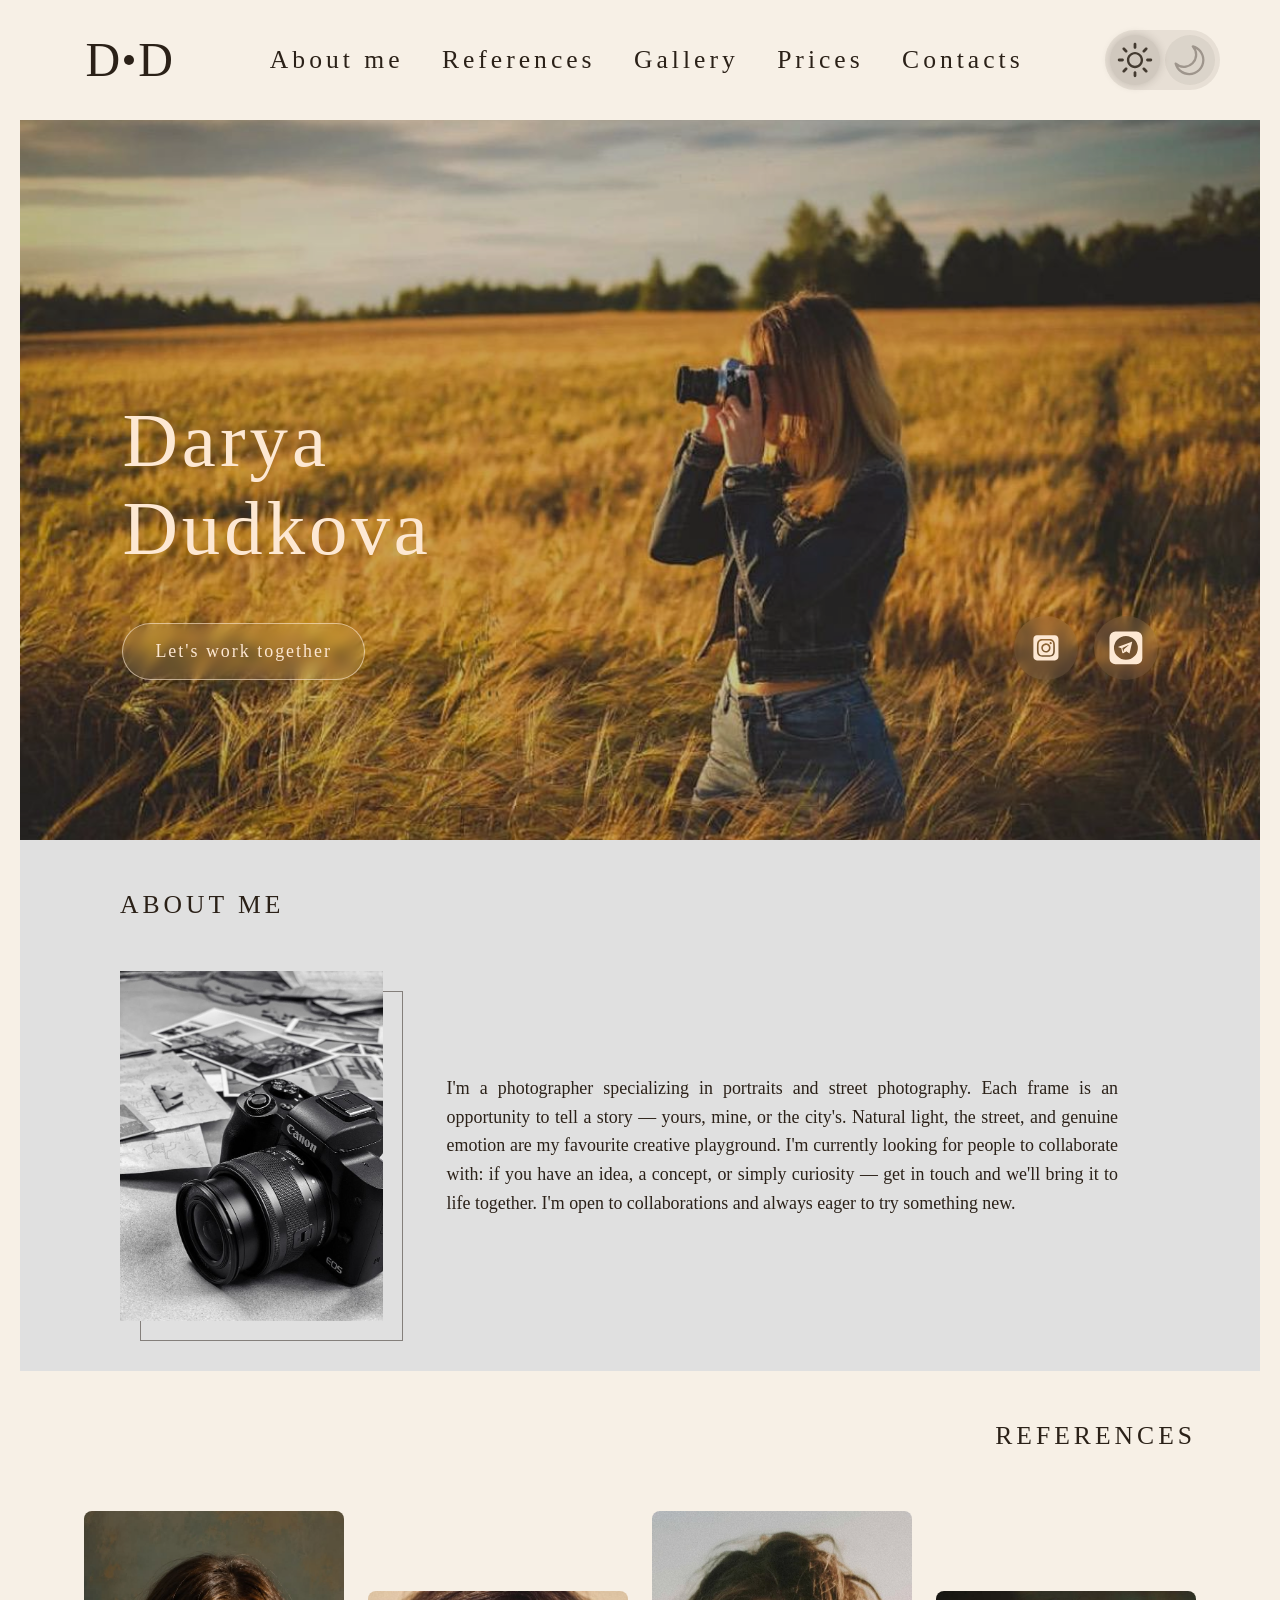
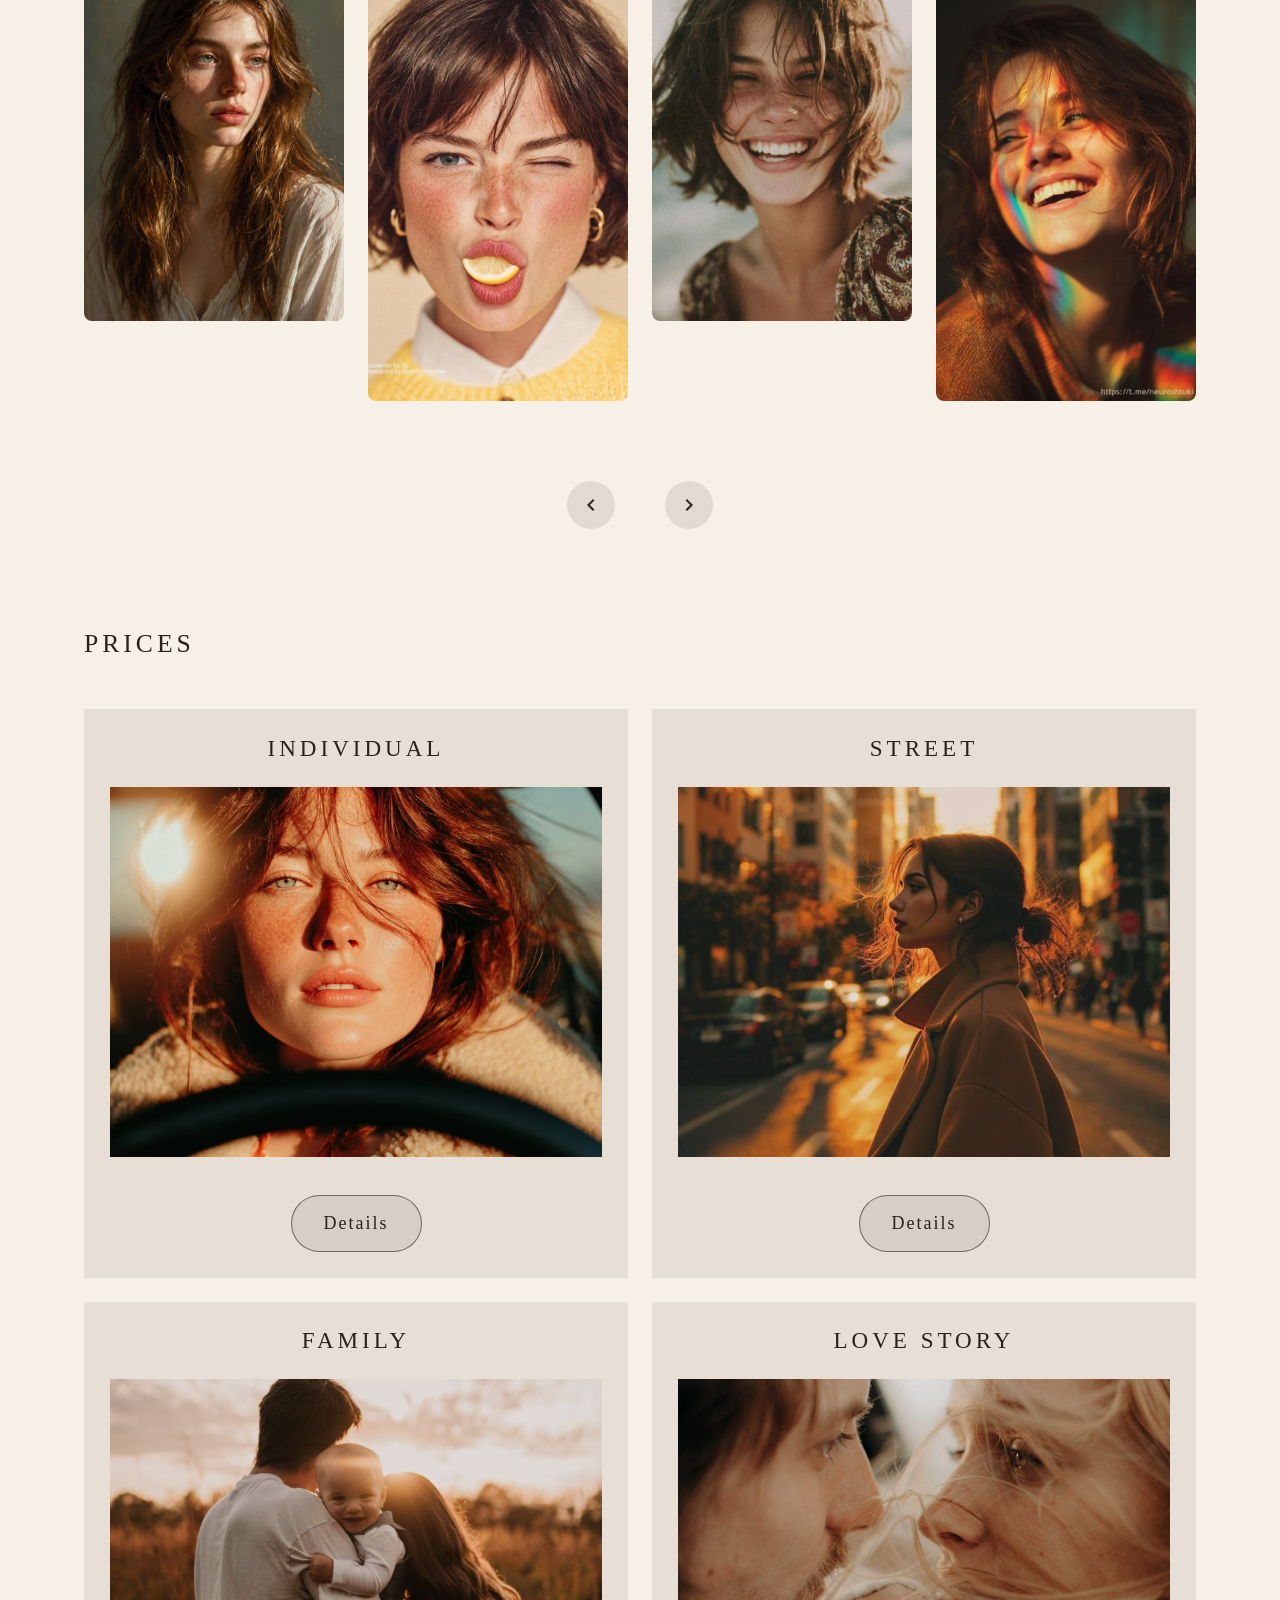
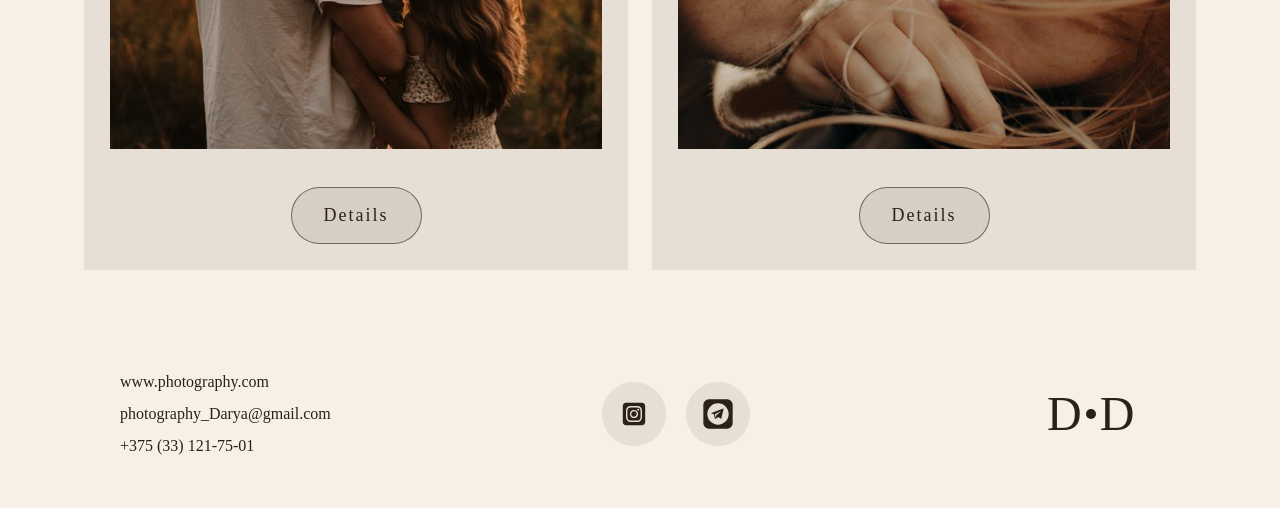
==== index.html @ 1b777d61 "feat: fix paths for GitHub Pages" ====
<!DOCTYPE html>
<html lang="en">
<head>
    <meta charset="UTF-8">
    <meta name="viewport" content="width=device-width, initial-scale=1.0">
    <link rel="icon" href="img/camera-with-flash.svg" type="image/svg+xml" sizes="32x32">
    <link rel="stylesheet" href="src/styles/index.css">
    <title>Photographer | Darya Dudkova</title>
</head>
<body>
    <header class="header">
        <div class="logo">
            <a href="#home">
                <span class="logo-letter">D</span>
                <span class="logo-dotted"></span>
                <span class="logo-letter">D</span>
            </a>
        </div>
        <nav>
            <ul class="menu">
                <li><a href="#about-me">About me</a></li>
                <li><a href="#references">References</a></li>
                <li><a href="gallery.html" aria-current="page">Gallery</a></li>
                <li><a href="#prices">Prices</a></li>
                <li><a href="#contacts">Contacts</a></li>
            </ul>
        </nav>
        <button class="theme-toggle" aria-label="Switch theme">
            <div class="theme-toggle__icon-fone">
                <svg class="theme-toggle__icon theme-toggle__icon--sun" xmlns="http://www.w3.org/2000/svg" width="1em" height="1em" viewBox="0 0 56 56">
                    <path fill="currentColor" d="M30.04 4.61c0-1.102-.938-2.04-2.04-2.04s-2.039.938-2.039 2.04v4.92c0 1.102.938 2.04 2.04 2.04c1.1 0 2.038-.938 2.038-2.04Zm9.538 8.929c-.773.797-.773 2.11 0 2.883c.797.797 2.086.82 2.906 0l3.493-3.492a2.065 2.065 0 0 0 0-2.907c-.774-.773-2.086-.773-2.883 0Zm-26.062 2.883c.773.797 2.086.797 2.882 0c.774-.75.774-2.11.024-2.883l-3.492-3.516c-.75-.75-2.086-.773-2.883 0c-.774.774-.774 2.11-.024 2.883ZM28 16.047c-6.539 0-11.953 5.414-11.953 11.953S21.46 39.977 28 39.977c6.516 0 11.93-5.438 11.93-11.977S34.516 16.047 28 16.047m0 3.586c4.57 0 8.367 3.797 8.367 8.367S32.57 36.39 28 36.39c-4.594 0-8.39-3.82-8.39-8.39s3.796-8.367 8.39-8.367m23.32 10.406c1.102 0 2.04-.937 2.04-2.039s-.938-2.04-2.04-2.04h-4.898c-1.102 0-2.04.938-2.04 2.04s.938 2.039 2.04 2.039ZM4.68 25.961c-1.102 0-2.04.937-2.04 2.039s.938 2.039 2.04 2.039h4.898c1.102 0 2.04-.937 2.04-2.039s-.938-2.04-2.04-2.04ZM42.46 39.6a2.08 2.08 0 0 0-2.883 0c-.773.774-.773 2.087 0 2.883L43.094 46c.797.773 2.11.75 2.883-.023c.797-.774.797-2.086 0-2.883Zm-32.437 3.47c-.797.773-.797 2.109-.024 2.882c.774.774 2.11.797 2.906.024l3.492-3.493c.774-.773.774-2.086.024-2.882c-.774-.774-2.11-.774-2.906 0Zm20.015 3.398c0-1.102-.937-2.04-2.039-2.04s-2.039.938-2.039 2.04v4.922c0 1.101.938 2.039 2.04 2.039c1.1 0 2.038-.938 2.038-2.04Z"/>
                </svg>
            </div>
            <div class="theme-toggle__icon-fone">
                <svg class="theme-toggle__icon theme-toggle__icon--moon" xmlns="http://www.w3.org/2000/svg" width="1em" height="1em" viewBox="0 0 25 25">
                    <path fill="currentColor" fill-rule="evenodd" d="M13.744 3.17a.75.75 0 0 0 .094.895A7.252 7.252 0 0 1 3.589 14.314a.75.75 0 0 0-1.236.74c1.13 4.286 5.03 7.446 9.67 7.446c5.523 0 10-4.477 10-10c0-4.64-3.16-8.541-7.445-9.67a.75.75 0 0 0-.834.34m2.678 2.055A8.5 8.5 0 1 1 4.749 16.9A8.752 8.752 0 0 0 16.423 5.225" clip-rule="evenodd"/>
                </svg>
            </div>
        </button>
        <button class="burger" aria-label="Open menu" aria-expanded="false" aria-controls="menu">
            <span class="burger__line"></span>
            <span class="burger__line"></span>
            <span class="burger__label">menu</span>
        </button>
    </header>
    <main>
        <section id="home" class="home">
            <img src="img/photo-photographer.jpg" alt="Darya Dudkova — photographer">
            <div class="home-overlay"></div>
            <div class="home-bottom">
                <div class="home-content">
                    <h1 class="home-title">Darya Dudkova</h1>
                    <button class="home-cta" type="button">Let's work together</button>
                </div>
                <div class="home-socials">
                <a class="home-social-link" href="#" aria-label="Instagram">
                    <svg class="home-social-icon" xmlns="http://www.w3.org/2000/svg" width="1em" height="1em" viewBox="0 0 640 640">
                        <path d="M0 0h640v640H0z" fill="none" />
                        <path fill="currentColor" d="M290.4 275.7c-16.4 10.3-25.9 28.8-24.9 48.1c1.1 19.4 12.7 36.6 30.1 45.1c17.5 8.4 38.2 6.6 54-4.6c16.4-10.3 25.9-28.8 24.9-48.1c-1.1-19.4-12.7-36.6-30.1-45.1c-17.5-8.4-38.2-6.6-54 4.6m142.3-68.4c-5.2-5.2-11.5-9.3-18.4-12c-18.1-7.1-57.6-6.8-83.1-6.5c-4.1 0-7.9.1-11.2.1s-7.2 0-11.4-.1c-25.5-.3-64.8-.7-82.9 6.5c-6.9 2.7-13.1 6.8-18.4 12s-9.3 11.5-12 18.4c-7.1 18.1-6.7 57.7-6.5 83.2c0 4.1.1 7.9.1 11.1s0 7-.1 11.1c-.2 25.5-.6 65.1 6.5 83.2c2.7 6.9 6.8 13.1 12 18.4s11.5 9.3 18.4 12c18.1 7.1 57.6 6.8 83.1 6.5c4.1 0 7.9-.1 11.2-.1s7.2 0 11.4.1c25.5.3 64.8.7 82.9-6.5c6.9-2.7 13.1-6.8 18.4-12s9.3-11.5 12-18.4c7.2-18 6.8-57.4 6.5-83c0-4.2-.1-8.1-.1-11.4s0-7.1.1-11.4c.3-25.5.7-64.9-6.5-83c-2.7-6.9-6.8-13.1-12-18.4zm-67.1 44.5c18.1 12.1 30.6 30.9 34.9 52.2s-.2 43.5-12.3 61.6c-6 9-13.7 16.6-22.6 22.6s-19 10.1-29.6 12.2c-21.3 4.2-43.5-.2-61.6-12.3s-30.6-30.9-34.9-52.2s.2-43.5 12.2-61.6s30.9-30.6 52.2-34.9s43.5.2 61.6 12.2h.1zm29.2-1.3c-3.1-2.1-5.6-5.1-7.1-8.6s-1.8-7.3-1.1-11.1s2.6-7.1 5.2-9.8s6.1-4.5 9.8-5.2s7.6-.4 11.1 1.1s6.5 3.9 8.6 7s3.2 6.8 3.2 10.6c0 2.5-.5 5-1.4 7.3s-2.4 4.4-4.1 6.2s-3.9 3.2-6.2 4.2s-4.8 1.5-7.3 1.5c-3.8 0-7.5-1.1-10.6-3.2zM544 160c0-35.3-28.7-64-64-64H160c-35.3 0-64 28.7-64 64v320c0 35.3 28.7 64 64 64h320c35.3 0 64-28.7 64-64zm-91 293c-18.7 18.7-41.4 24.6-67 25.9c-26.4 1.5-105.6 1.5-132 0c-25.6-1.3-48.3-7.2-67-25.9s-24.6-41.4-25.8-67c-1.5-26.4-1.5-105.6 0-132c1.3-25.6 7.1-48.3 25.8-67s41.5-24.6 67-25.8c26.4-1.5 105.6-1.5 132 0c25.6 1.3 48.3 7.1 67 25.8s24.6 41.4 25.8 67c1.5 26.3 1.5 105.4 0 131.9c-1.3 25.6-7.1 48.3-25.8 67z" />
                    </svg>
                </a>
                <a class="home-social-link" href="#" aria-label="Telegram">
                    <svg class="home-social-icon" xmlns="http://www.w3.org/2000/svg" width="1em" height="1em" viewBox="0 0 24 24">
                        <path d="M0 0h24v24H0z" fill="none" />
                        <path fill="currentColor" fill-rule="evenodd" d="M5 1a4 4 0 0 0-4 4v14a4 4 0 0 0 4 4h14a4 4 0 0 0 4-4V5a4 4 0 0 0-4-4zm15 11a8 8 0 1 1-16 0a8 8 0 0 1 16 0m-12.986-.77a.19.19 0 0 0-.118.17c0 .074.049.144.118.17l1.929.704l.584 2.872v.004a.56.56 0 0 0 .147.286a.52.52 0 0 0 .525.12a2 2 0 0 0 .159-.076a7 7 0 0 0 .256-.151c.196-.12.444-.28.685-.436a86 86 0 0 0 .87-.573l.073-.048l1.905 1.378a.19.19 0 0 0 .17.023c.056-.02.1-.07.114-.128l1.787-7.519a.19.19 0 0 0-.056-.179a.19.19 0 0 0-.185-.033zm3.169 3.493l-.53-2.6l4.009-2.07a.11.11 0 0 1 .138.035a.11.11 0 0 1-.016.142l-3.012 2.702z" clip-rule="evenodd" />
                    </svg>
                </a>
                </div>
            </div>
        </section>
        <section id="about-me" class="about-me">
            <h2 class="subtitle">About me</h2>
            <div class="about-me-content">
                <div class="about-me-camera">
                    <img  src="img/camera.jpg" alt="Film camera on a wooden table">
                    <div class="img-border"></div>
                </div>
                <p class="about-content-text">
                    I'm a photographer specializing in portraits and street photography.
                    Each frame is an opportunity to tell a story — yours, mine, or the city's.
                    Natural light, the street, and genuine emotion are my favourite creative playground.
                    I'm currently looking for people to collaborate with: if you have an idea, a concept,
                    or simply curiosity — get in touch and we'll bring it to life together.
                    I'm open to collaborations and always eager to try something new.
                </p>
            </div>
        </section>
        <section id="references" class="references">
            <h2 class="subtitle">References</h2>
            <div class="references-slider">
                <ul class="references-track">
                    <li class="references-item"><img src="img/photo-01.jpg" alt="example01"></li>
                    <li class="references-item"><img src="img/photo-02.jpg" alt="example02"></li>
                    <li class="references-item"><img src="img/photo-03.jpg" alt="example03"></li>
                    <li class="references-item"><img src="img/photo-04.jpg" alt="example04"></li>
                    <li class="references-item"><img src="img/photo-05.jpg" alt="example05"></li>
                    <li class="references-item"><img src="img/photo-06.jpg" alt="example06"></li>
                    <li class="references-item"><img src="img/photo-07.jpg" alt="example07"></li>
                    <li class="references-item"><img src="img/photo-08.jpg" alt="example08"></li>
                    <li class="references-item"><img src="img/photo-09.jpg" alt="example09"></li>
                    <li class="references-item"><img src="img/photo-10.jpg" alt="example10"></li>
                    <li class="references-item"><img src="img/photo-11.jpg" alt="example11"></li>
                    <li class="references-item"><img src="img/photo-12.jpg" alt="example12"></li>
                    <li class="references-item"><img src="img/photo-13.jpg" alt="example13"></li>
                    <li class="references-item"><img src="img/photo-14.jpg" alt="example14"></li>
                    <li class="references-item"><img src="img/photo-15.jpg" alt="example15"></li>
                    <li class="references-item"><img src="img/photo-16.jpg" alt="example16"></li>
                </ul>
                <div class="references-nav">
                    <button class="references-btn references-btn--prev" aria-label="Previous slide">
                        <svg xmlns="http://www.w3.org/2000/svg" width="1em" height="1em" viewBox="0 0 24 24">
                            <path fill="currentColor" d="M15.41 7.41L14 6l-6 6 6 6 1.41-1.41L10.83 12z"/>
                        </svg>
                    </button>
                    <button class="references-btn references-btn--next" aria-label="Next slide">
                        <svg xmlns="http://www.w3.org/2000/svg" width="1em" height="1em" viewBox="0 0 24 24">
                            <path fill="currentColor" d="M8.59 16.59L10 18l6-6-6-6-1.41 1.41L13.17 12z"/>
                        </svg>
                    </button>
                </div>
            </div>
        </section>
        <section id="prices" class="prices">
            <h2 class="subtitle">Prices</h2>
            <div class="prices-grid">
                <div class="prices-grid-content">
                    <h3 class="prices-grid-subtitle">Individual</h3>
                    <img src="img/individual.jpg" alt="Individual photography" height="500">
                    <button type="button" class="prices-grid-btn">Details</button>
                </div>
                <div class="prices-grid-content">
                    <h3 class="prices-grid-subtitle">Street</h3>
                    <img src="img/street.jpg" alt="Street photography" height="500">
                    <button type="button" class="prices-grid-btn">Details</button>
                </div>
                <div class="prices-grid-content">
                    <h3 class="prices-grid-subtitle">Family</h3>
                    <img src="img/family.jpg" alt="Family photography" height="500">
                    <button type="button" class="prices-grid-btn">Details</button>
                </div>
                <div class="prices-grid-content">
                    <h3 class="prices-grid-subtitle">Love story</h3>
                    <img src="img/love-story.jpg" alt="Love story photography" height="500">
                    <button type="button" class="prices-grid-btn">Details</button>
                </div>
            </div>
        </section>
    </main>
    <footer id="contacts" class="footer">
        <address class="contacts-info">
            <a href="#" target="_blank" rel="noopener noreferrer">www.photography.com</a>
            <a href="mailto:photography_Darya@gmail.com">photography_Darya@gmail.com</a>
            <a href="tel:+375331217501">+375 (33) 121-75-01</a>
        </address>
        <div class="contacts-socials">
            <a class="contacts-social-link" href="#" aria-label="Instagram">
                <svg class="contacts-social-icon" xmlns="http://www.w3.org/2000/svg" width="1em" height="1em" viewBox="0 0 640 640">
                    <path d="M0 0h640v640H0z" fill="none" />
                    <path fill="currentColor" d="M290.4 275.7c-16.4 10.3-25.9 28.8-24.9 48.1c1.1 19.4 12.7 36.6 30.1 45.1c17.5 8.4 38.2 6.6 54-4.6c16.4-10.3 25.9-28.8 24.9-48.1c-1.1-19.4-12.7-36.6-30.1-45.1c-17.5-8.4-38.2-6.6-54 4.6m142.3-68.4c-5.2-5.2-11.5-9.3-18.4-12c-18.1-7.1-57.6-6.8-83.1-6.5c-4.1 0-7.9.1-11.2.1s-7.2 0-11.4-.1c-25.5-.3-64.8-.7-82.9 6.5c-6.9 2.7-13.1 6.8-18.4 12s-9.3 11.5-12 18.4c-7.1 18.1-6.7 57.7-6.5 83.2c0 4.1.1 7.9.1 11.1s0 7-.1 11.1c-.2 25.5-.6 65.1 6.5 83.2c2.7 6.9 6.8 13.1 12 18.4s11.5 9.3 18.4 12c18.1 7.1 57.6 6.8 83.1 6.5c4.1 0 7.9-.1 11.2-.1s7.2 0 11.4.1c25.5.3 64.8.7 82.9-6.5c6.9-2.7 13.1-6.8 18.4-12s9.3-11.5 12-18.4c7.2-18 6.8-57.4 6.5-83c0-4.2-.1-8.1-.1-11.4s0-7.1.1-11.4c.3-25.5.7-64.9-6.5-83c-2.7-6.9-6.8-13.1-12-18.4zm-67.1 44.5c18.1 12.1 30.6 30.9 34.9 52.2s-.2 43.5-12.3 61.6c-6 9-13.7 16.6-22.6 22.6s-19 10.1-29.6 12.2c-21.3 4.2-43.5-.2-61.6-12.3s-30.6-30.9-34.9-52.2s.2-43.5 12.2-61.6s30.9-30.6 52.2-34.9s43.5.2 61.6 12.2h.1zm29.2-1.3c-3.1-2.1-5.6-5.1-7.1-8.6s-1.8-7.3-1.1-11.1s2.6-7.1 5.2-9.8s6.1-4.5 9.8-5.2s7.6-.4 11.1 1.1s6.5 3.9 8.6 7s3.2 6.8 3.2 10.6c0 2.5-.5 5-1.4 7.3s-2.4 4.4-4.1 6.2s-3.9 3.2-6.2 4.2s-4.8 1.5-7.3 1.5c-3.8 0-7.5-1.1-10.6-3.2zM544 160c0-35.3-28.7-64-64-64H160c-35.3 0-64 28.7-64 64v320c0 35.3 28.7 64 64 64h320c35.3 0 64-28.7 64-64zm-91 293c-18.7 18.7-41.4 24.6-67 25.9c-26.4 1.5-105.6 1.5-132 0c-25.6-1.3-48.3-7.2-67-25.9s-24.6-41.4-25.8-67c-1.5-26.4-1.5-105.6 0-132c1.3-25.6 7.1-48.3 25.8-67s41.5-24.6 67-25.8c26.4-1.5 105.6-1.5 132 0c25.6 1.3 48.3 7.1 67 25.8s24.6 41.4 25.8 67c1.5 26.3 1.5 105.4 0 131.9c-1.3 25.6-7.1 48.3-25.8 67z" />
                </svg>
            </a>
            <a class="contacts-social-link" href="#" aria-label="Telegram">
                <svg class="contacts-social-icon" xmlns="http://www.w3.org/2000/svg" width="1em" height="1em" viewBox="0 0 24 24">
                    <path d="M0 0h24v24H0z" fill="none" />
                    <path fill="currentColor" fill-rule="evenodd" d="M5 1a4 4 0 0 0-4 4v14a4 4 0 0 0 4 4h14a4 4 0 0 0 4-4V5a4 4 0 0 0-4-4zm15 11a8 8 0 1 1-16 0a8 8 0 0 1 16 0m-12.986-.77a.19.19 0 0 0-.118.17c0 .074.049.144.118.17l1.929.704l.584 2.872v.004a.56.56 0 0 0 .147.286a.52.52 0 0 0 .525.12a2 2 0 0 0 .159-.076a7 7 0 0 0 .256-.151c.196-.12.444-.28.685-.436a86 86 0 0 0 .87-.573l.073-.048l1.905 1.378a.19.19 0 0 0 .17.023c.056-.02.1-.07.114-.128l1.787-7.519a.19.19 0 0 0-.056-.179a.19.19 0 0 0-.185-.033zm3.169 3.493l-.53-2.6l4.009-2.07a.11.11 0 0 1 .138.035a.11.11 0 0 1-.016.142l-3.012 2.702z" clip-rule="evenodd" />
                </svg>
            </a>
        </div>
        <div class="logo">
            <a href="#home">
                <span class="logo-letter">D</span>
                <span class="logo-dotted"></span>
                <span class="logo-letter">D</span>
            </a>
        </div>
    </footer>
    <script type="module">
        import { initTheme } from './src/styles/js/theme.js';
        initTheme();
    </script>
</body>
</html>
---- src/styles/index.css ----
@import "theme.css";
@import "header.css";
@import "section-home.css";
@import "about-me.css";
@import "references.css";
@import "prices.css";
@import "footer.css";
@import "gallery-category.css";
@import "gallery-btn-more.css";
@import "gallery-grid.css";

*,
*::before,
*::after {
    box-sizing: border-box;
}

* {
    margin: 0;
    padding: 0;
}

html {
    scroll-behavior: smooth;
}

body {
    line-height: 1.5;
    -webkit-font-smoothing: antialiased;
    max-width: 1240px;
    margin: 0 auto;
    background-color: rgb(var(--bg));
    min-height: 100vh;
    display: flex;
    flex-direction: column;
}

main {
    flex: 1;
}

img,
picture,
video,
canvas,
svg {
    display: block;
    max-width: 100%;
}

input,
button,
textarea,
select {
    font: inherit;
    color: inherit;
}

button {
    background: none;
    border: none;
    cursor: pointer;
}

a {
    text-decoration: none;
    color: inherit;
}

ul,
ol {
    list-style: none;
}

h1, h2, h3, h4, h5, h6 {
    font-weight: inherit;
    font-size: inherit;
}
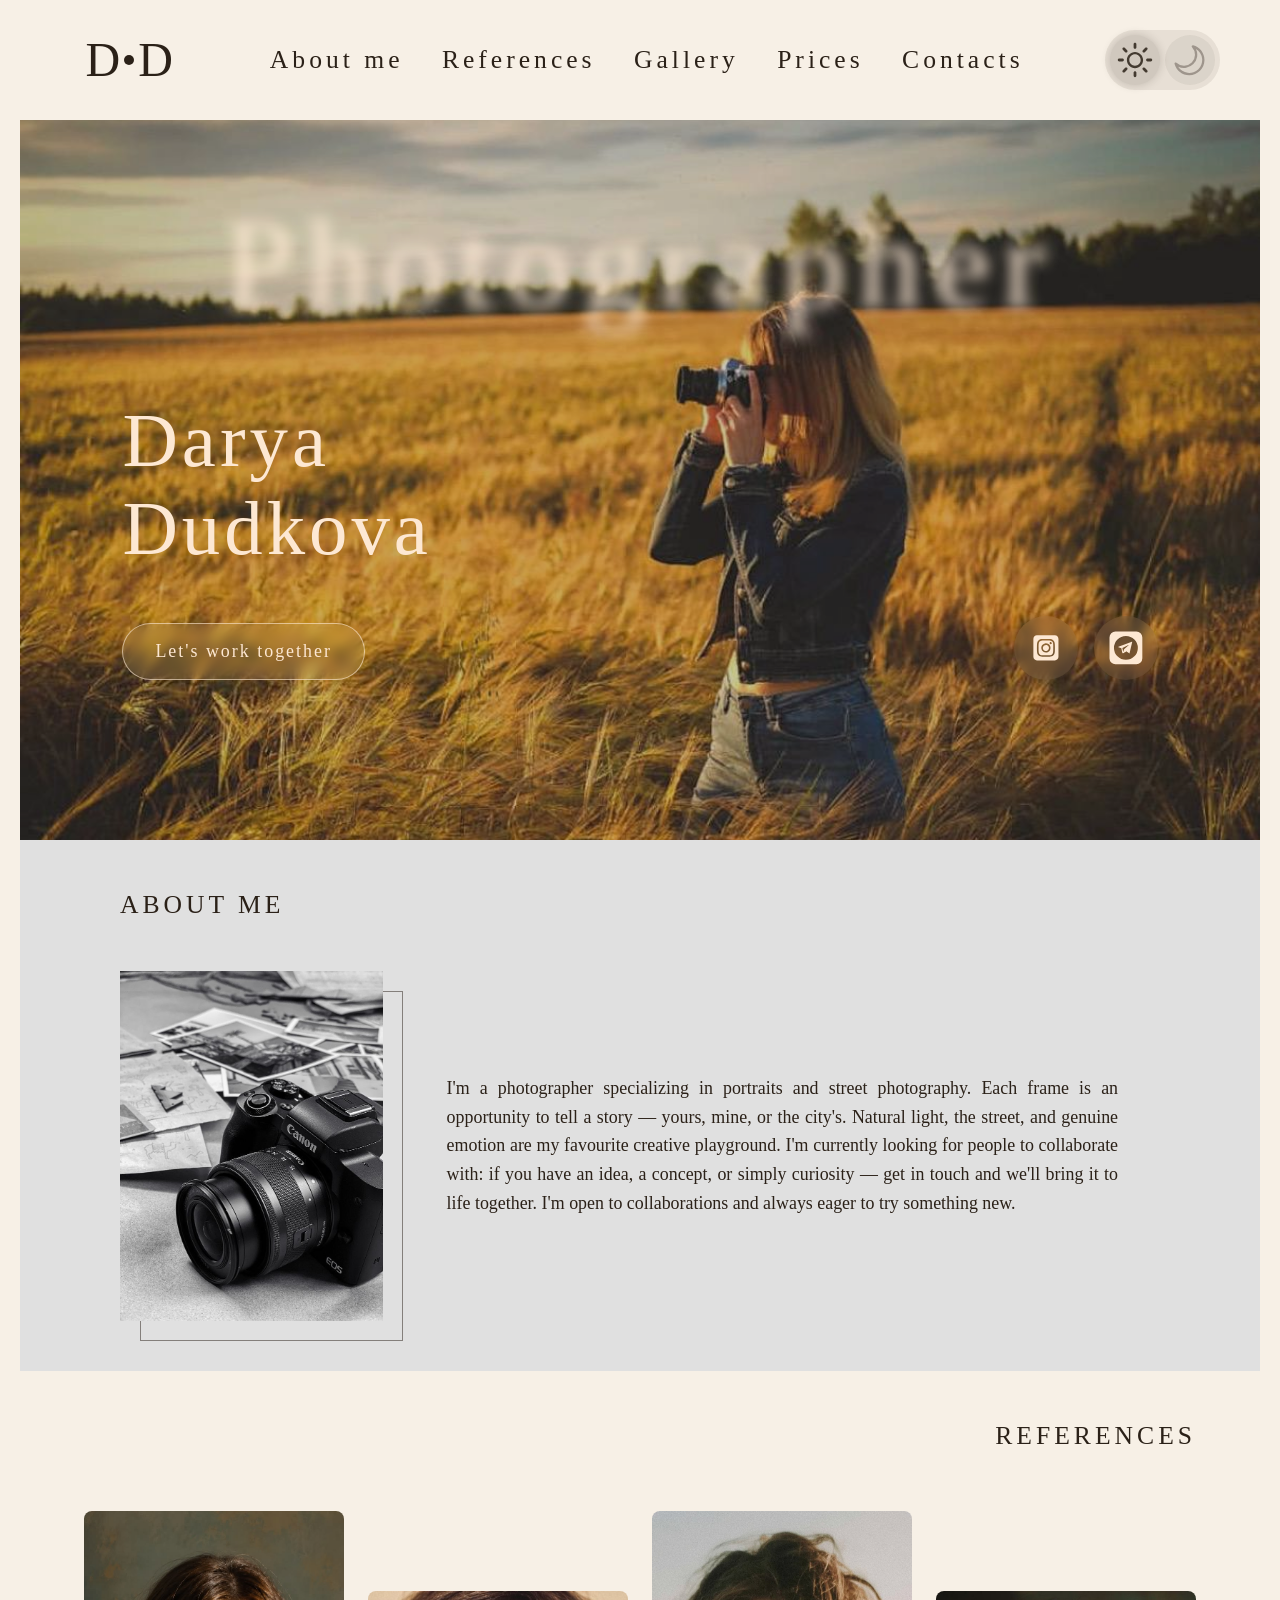
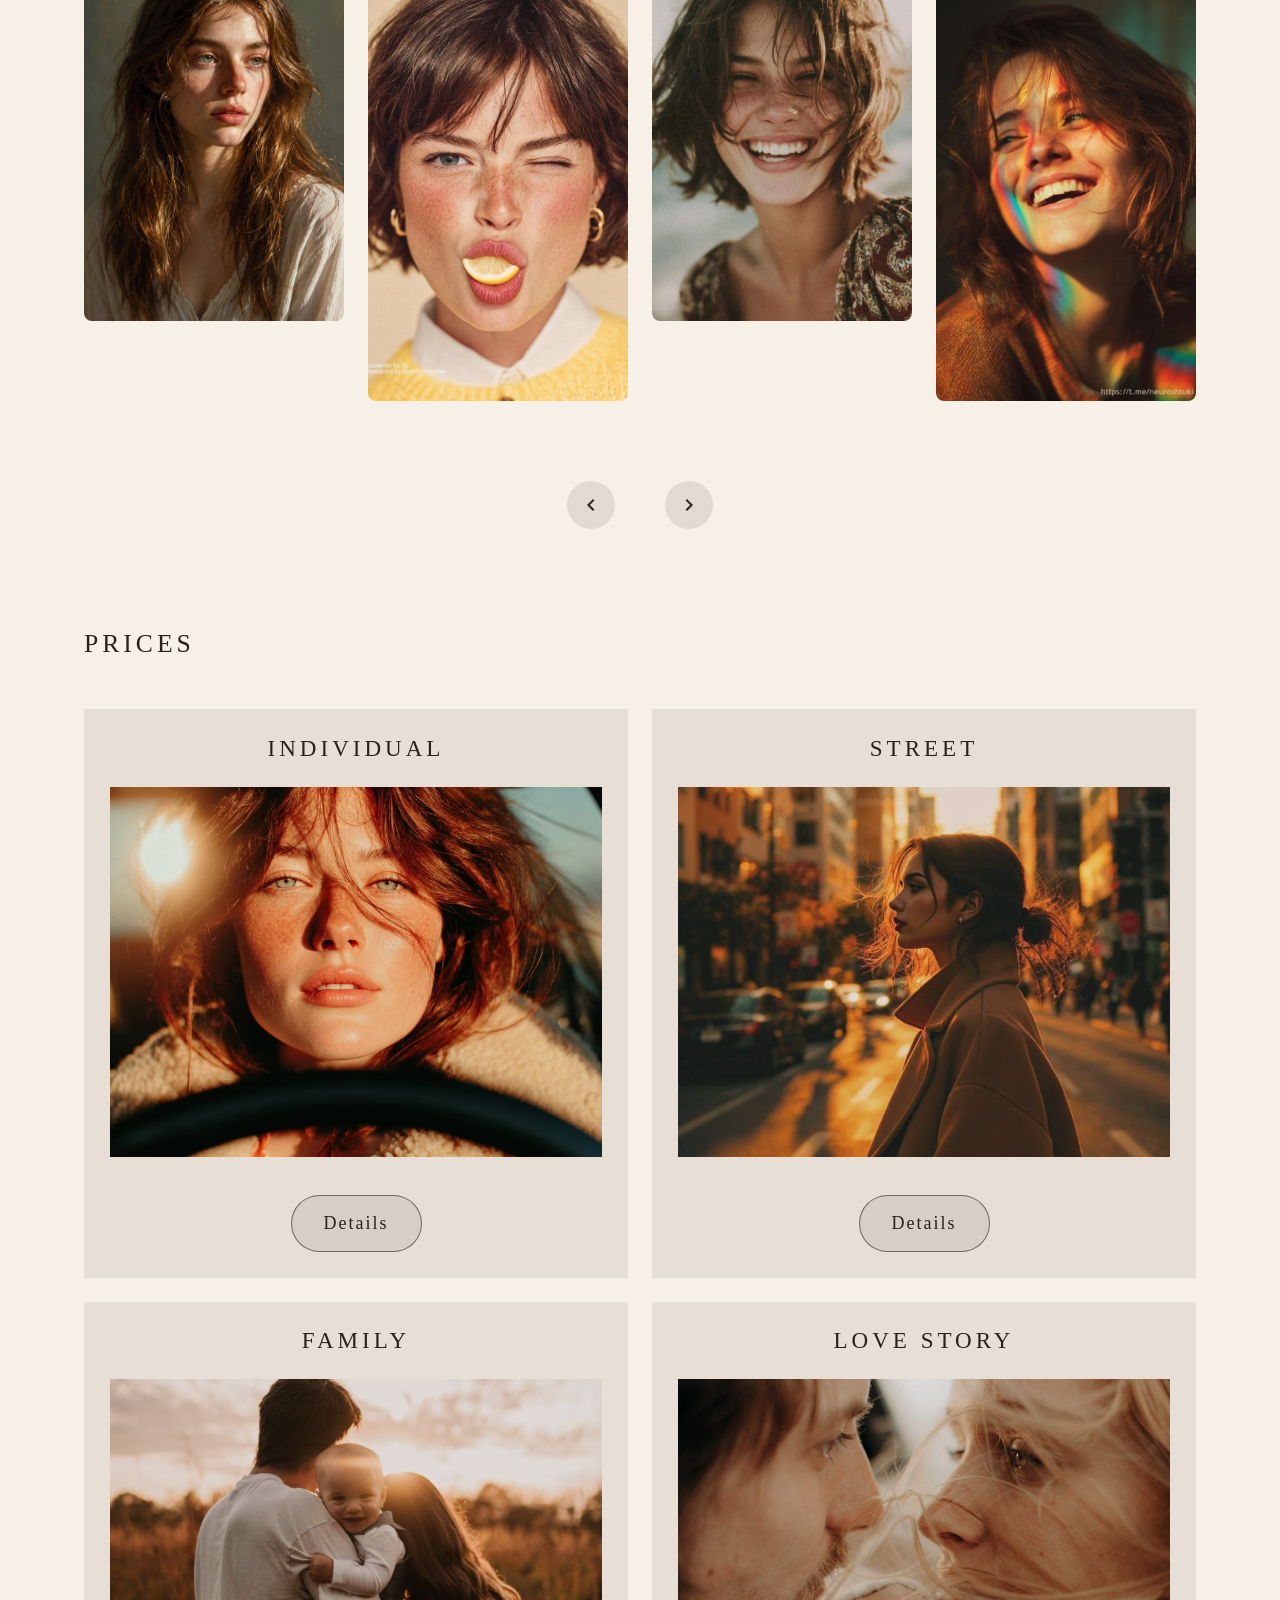
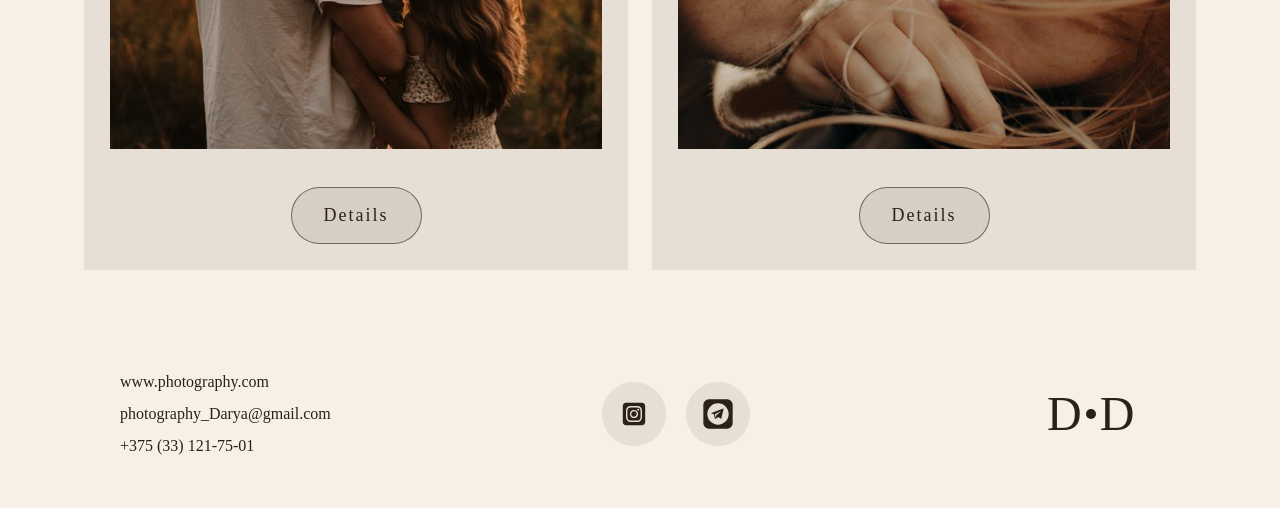
==== commit 1c2c1ea3: "feat: update gallery, add photo, add title at home" ====
--- a/index.html
+++ b/index.html
@@ -47,9 +47,11 @@
         <section id="home" class="home">
             <img src="img/photo-photographer.jpg" alt="Darya Dudkova — photographer">
             <div class="home-overlay"></div>
+            <h1>Photographer</h1>
             <div class="home-bottom">
+                
                 <div class="home-content">
-                    <h1 class="home-title">Darya Dudkova</h1>
+                    <h2 class="home-title">Darya Dudkova</h2>
                     <button class="home-cta" type="button">Let's work together</button>
                 </div>
                 <div class="home-socials">
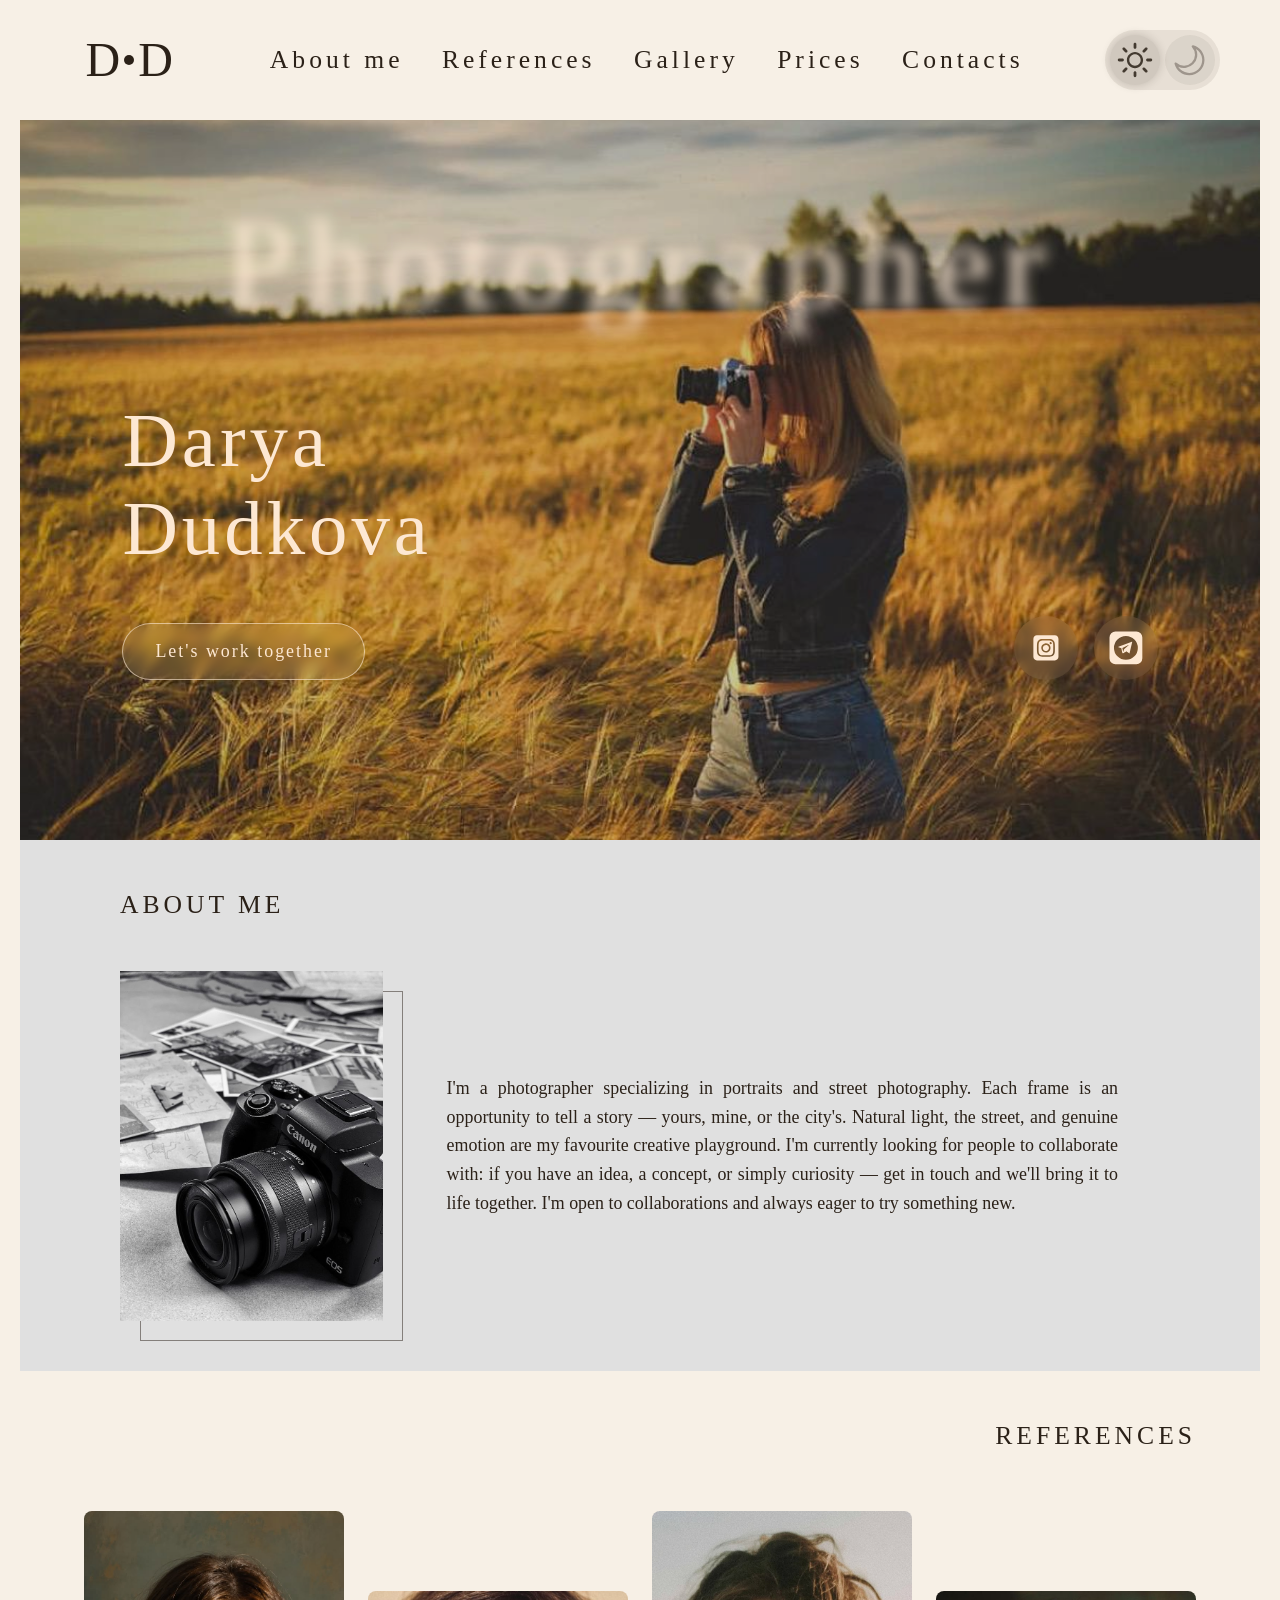
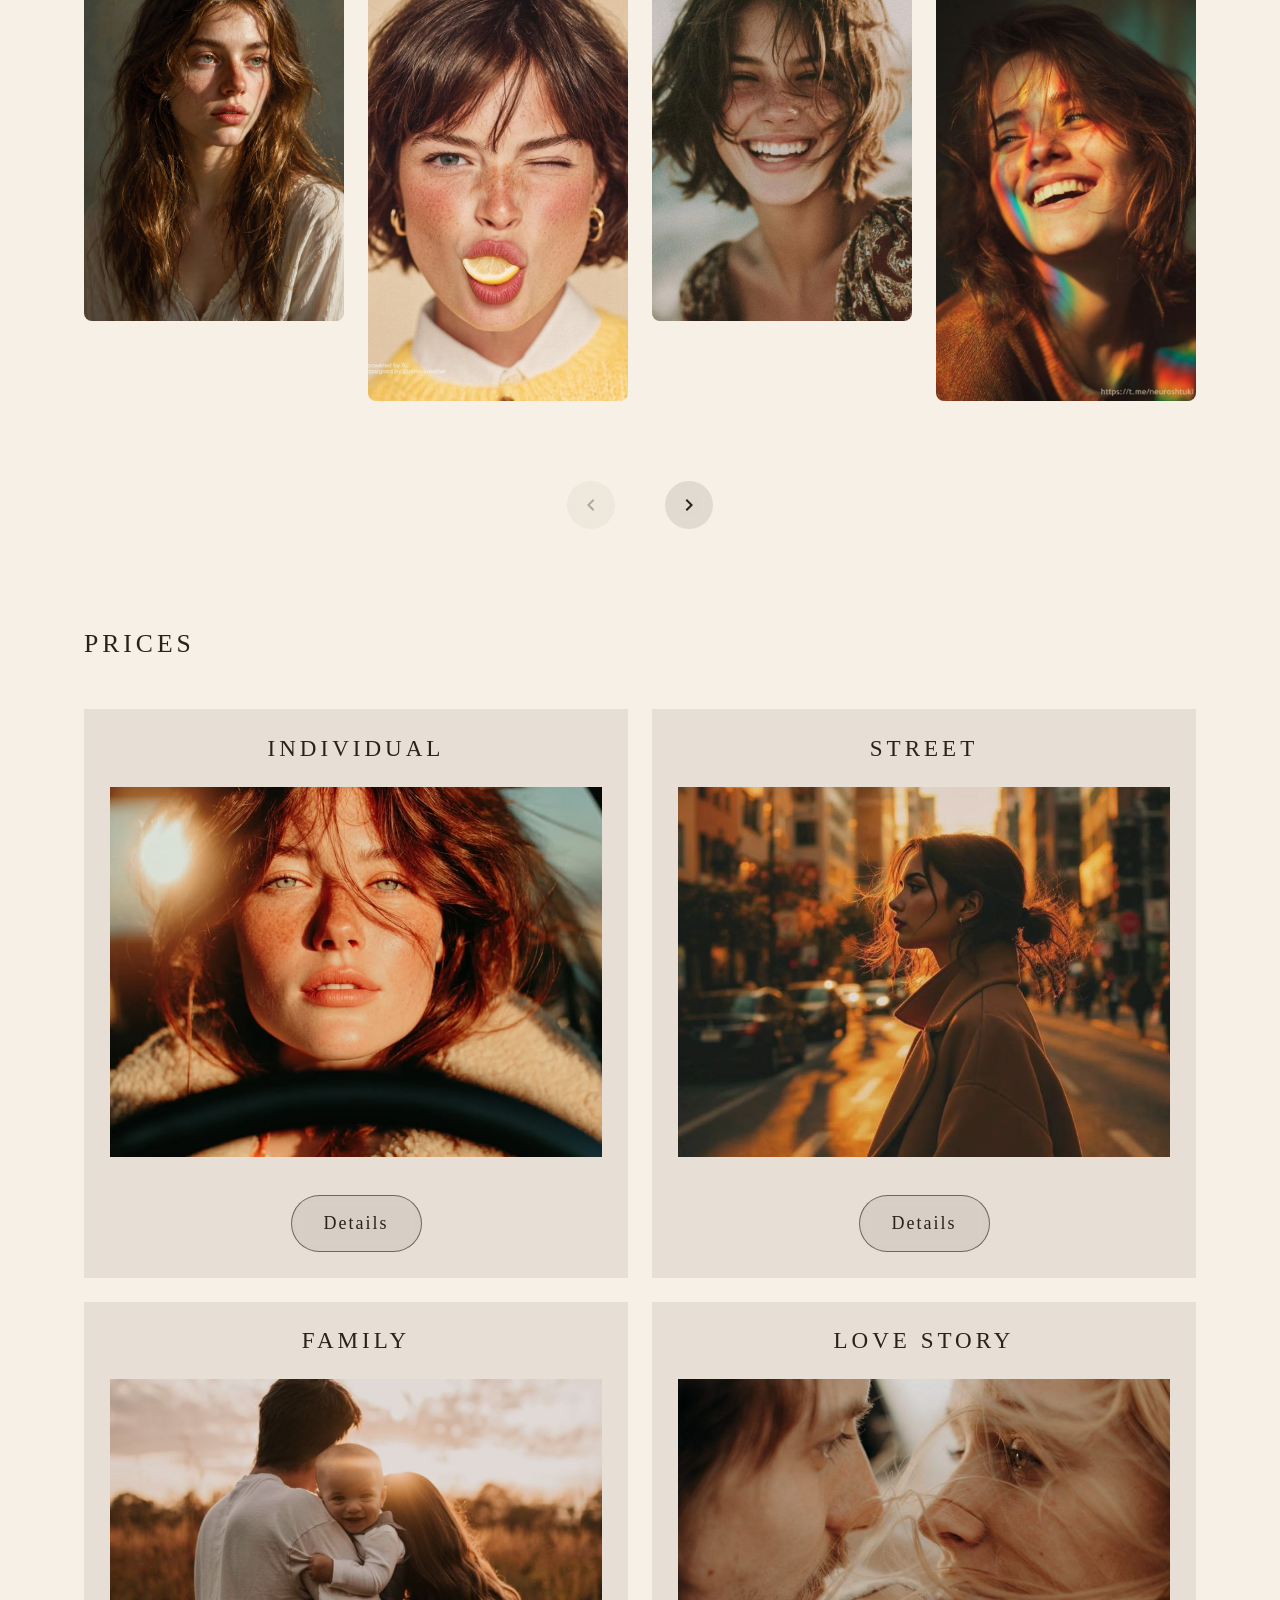
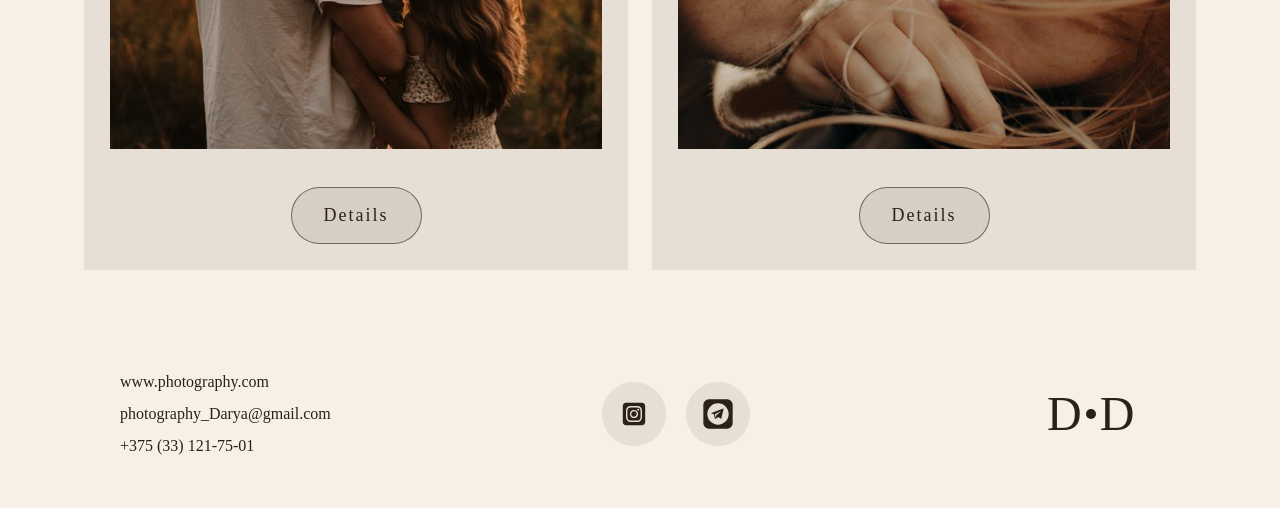
==== commit b740de3a: "feat: add functionality modal window for prices" ====
--- a/index.html
+++ b/index.html
@@ -17,7 +17,7 @@
             </a>
         </div>
         <nav>
-            <ul class="menu">
+            <ul class="menu" id="menu">
                 <li><a href="#about-me">About me</a></li>
                 <li><a href="#references">References</a></li>
                 <li><a href="gallery.html" aria-current="page">Gallery</a></li>
@@ -26,16 +26,16 @@
             </ul>
         </nav>
         <button class="theme-toggle" aria-label="Switch theme">
-            <div class="theme-toggle__icon-fone">
+            <span class="theme-toggle__icon-fone">
                 <svg class="theme-toggle__icon theme-toggle__icon--sun" xmlns="http://www.w3.org/2000/svg" width="1em" height="1em" viewBox="0 0 56 56">
                     <path fill="currentColor" d="M30.04 4.61c0-1.102-.938-2.04-2.04-2.04s-2.039.938-2.039 2.04v4.92c0 1.102.938 2.04 2.04 2.04c1.1 0 2.038-.938 2.038-2.04Zm9.538 8.929c-.773.797-.773 2.11 0 2.883c.797.797 2.086.82 2.906 0l3.493-3.492a2.065 2.065 0 0 0 0-2.907c-.774-.773-2.086-.773-2.883 0Zm-26.062 2.883c.773.797 2.086.797 2.882 0c.774-.75.774-2.11.024-2.883l-3.492-3.516c-.75-.75-2.086-.773-2.883 0c-.774.774-.774 2.11-.024 2.883ZM28 16.047c-6.539 0-11.953 5.414-11.953 11.953S21.46 39.977 28 39.977c6.516 0 11.93-5.438 11.93-11.977S34.516 16.047 28 16.047m0 3.586c4.57 0 8.367 3.797 8.367 8.367S32.57 36.39 28 36.39c-4.594 0-8.39-3.82-8.39-8.39s3.796-8.367 8.39-8.367m23.32 10.406c1.102 0 2.04-.937 2.04-2.039s-.938-2.04-2.04-2.04h-4.898c-1.102 0-2.04.938-2.04 2.04s.938 2.039 2.04 2.039ZM4.68 25.961c-1.102 0-2.04.937-2.04 2.039s.938 2.039 2.04 2.039h4.898c1.102 0 2.04-.937 2.04-2.039s-.938-2.04-2.04-2.04ZM42.46 39.6a2.08 2.08 0 0 0-2.883 0c-.773.774-.773 2.087 0 2.883L43.094 46c.797.773 2.11.75 2.883-.023c.797-.774.797-2.086 0-2.883Zm-32.437 3.47c-.797.773-.797 2.109-.024 2.882c.774.774 2.11.797 2.906.024l3.492-3.493c.774-.773.774-2.086.024-2.882c-.774-.774-2.11-.774-2.906 0Zm20.015 3.398c0-1.102-.937-2.04-2.039-2.04s-2.039.938-2.039 2.04v4.922c0 1.101.938 2.039 2.04 2.039c1.1 0 2.038-.938 2.038-2.04Z"/>
                 </svg>
-            </div>
-            <div class="theme-toggle__icon-fone">
+            </span>
+            <span class="theme-toggle__icon-fone">
                 <svg class="theme-toggle__icon theme-toggle__icon--moon" xmlns="http://www.w3.org/2000/svg" width="1em" height="1em" viewBox="0 0 25 25">
                     <path fill="currentColor" fill-rule="evenodd" d="M13.744 3.17a.75.75 0 0 0 .094.895A7.252 7.252 0 0 1 3.589 14.314a.75.75 0 0 0-1.236.74c1.13 4.286 5.03 7.446 9.67 7.446c5.523 0 10-4.477 10-10c0-4.64-3.16-8.541-7.445-9.67a.75.75 0 0 0-.834.34m2.678 2.055A8.5 8.5 0 1 1 4.749 16.9A8.752 8.752 0 0 0 16.423 5.225" clip-rule="evenodd"/>
                 </svg>
-            </div>
+            </span>
         </button>
         <button class="burger" aria-label="Open menu" aria-expanded="false" aria-controls="menu">
             <span class="burger__line"></span>
@@ -43,6 +43,7 @@
             <span class="burger__label">menu</span>
         </button>
     </header>
+    <div class="menu-overlay"></div>
     <main>
         <section id="home" class="home">
             <img src="img/photo-photographer.jpg" alt="Darya Dudkova — photographer">
@@ -125,24 +126,24 @@
         <section id="prices" class="prices">
             <h2 class="subtitle">Prices</h2>
             <div class="prices-grid">
-                <div class="prices-grid-content">
+                <div class="prices-grid-content"  data-service="individual">
                     <h3 class="prices-grid-subtitle">Individual</h3>
-                    <img src="img/individual.jpg" alt="Individual photography" height="500">
+                    <img src="img/individual.jpg" alt="Individual photography" class="modal-over" height="500">
+                    <button type="button" class="prices-grid-btn" data-key="express">Details</button>
+                </div>
+                <div class="prices-grid-content" data-service="street">
+                    <h3 class="prices-grid-subtitle">Street</h3>
+                    <img src="img/street.jpg" alt="Street photography" class="modal-over" height="500">
                     <button type="button" class="prices-grid-btn">Details</button>
                 </div>
-                <div class="prices-grid-content">
-                    <h3 class="prices-grid-subtitle">Street</h3>
-                    <img src="img/street.jpg" alt="Street photography" height="500">
+                <div class="prices-grid-content"  data-service="family">
+                    <h3 class="prices-grid-subtitle">Family</h3>
+                    <img src="img/family.jpg" alt="Family photography" class="modal-over" height="500">
                     <button type="button" class="prices-grid-btn">Details</button>
                 </div>
-                <div class="prices-grid-content">
-                    <h3 class="prices-grid-subtitle">Family</h3>
-                    <img src="img/family.jpg" alt="Family photography" height="500">
-                    <button type="button" class="prices-grid-btn">Details</button>
-                </div>
-                <div class="prices-grid-content">
+                <div class="prices-grid-content"  data-service="love-story">
                     <h3 class="prices-grid-subtitle">Love story</h3>
-                    <img src="img/love-story.jpg" alt="Love story photography" height="500">
+                    <img src="img/love-story.jpg" alt="Love story photography" class="modal-over" height="500">
                     <button type="button" class="prices-grid-btn">Details</button>
                 </div>
             </div>
@@ -176,9 +177,25 @@
             </a>
         </div>
     </footer>
-    <script type="module">
-        import { initTheme } from './src/styles/js/theme.js';
-        initTheme();
-    </script>
+    <div class="modal" id="prices-modal" aria-hidden="true">
+    <div class="modal-overlay" data-close></div>
+    <div class="modal-content" role="dialog" aria-modal="true">
+        <button class="modal-close" type="button" aria-label="Close" data-close>
+            &times;
+        </button>
+        <h3 class="modal-title"></h3>
+
+        <div class="modal-body">
+            <div class="modal-left">
+                <img class="modal-image" src="" alt="">
+            </div>
+            <div class="modal-right">
+                <div class="modal-groups"></div>
+                <ul class="modal-list"></ul>
+            </div>
+        </div>
+    </div>
+</div>
+    <script type="module" src="./src/js/app.js"></script>
 </body>
 </html>
--- a/src/styles/index.css
+++ b/src/styles/index.css
@@ -8,6 +8,8 @@
 @import "gallery-category.css";
 @import "gallery-btn-more.css";
 @import "gallery-grid.css";
+@import "burger.css";
+@import "modal-prices.css";
 
 *,
 *::before,
@@ -33,6 +35,7 @@
     min-height: 100vh;
     display: flex;
     flex-direction: column;
+    position: relative;
 }
 
 main {
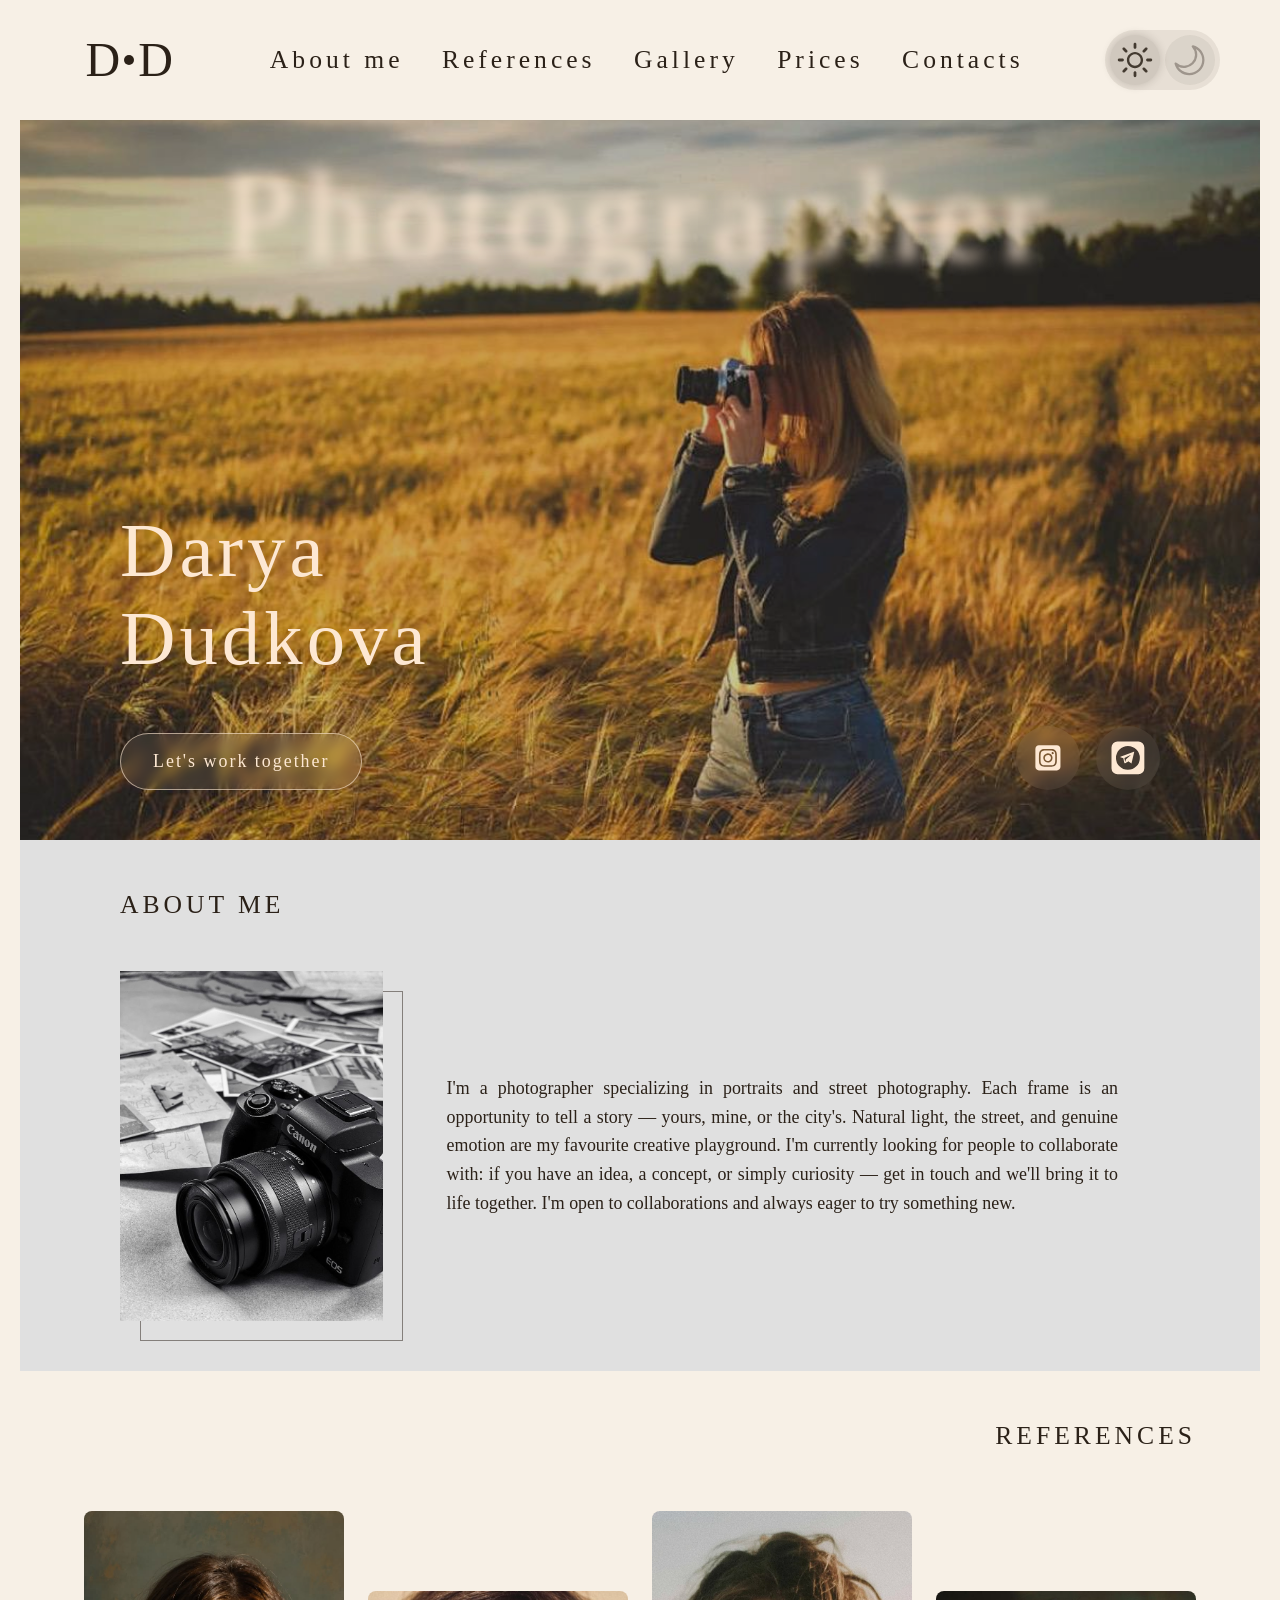
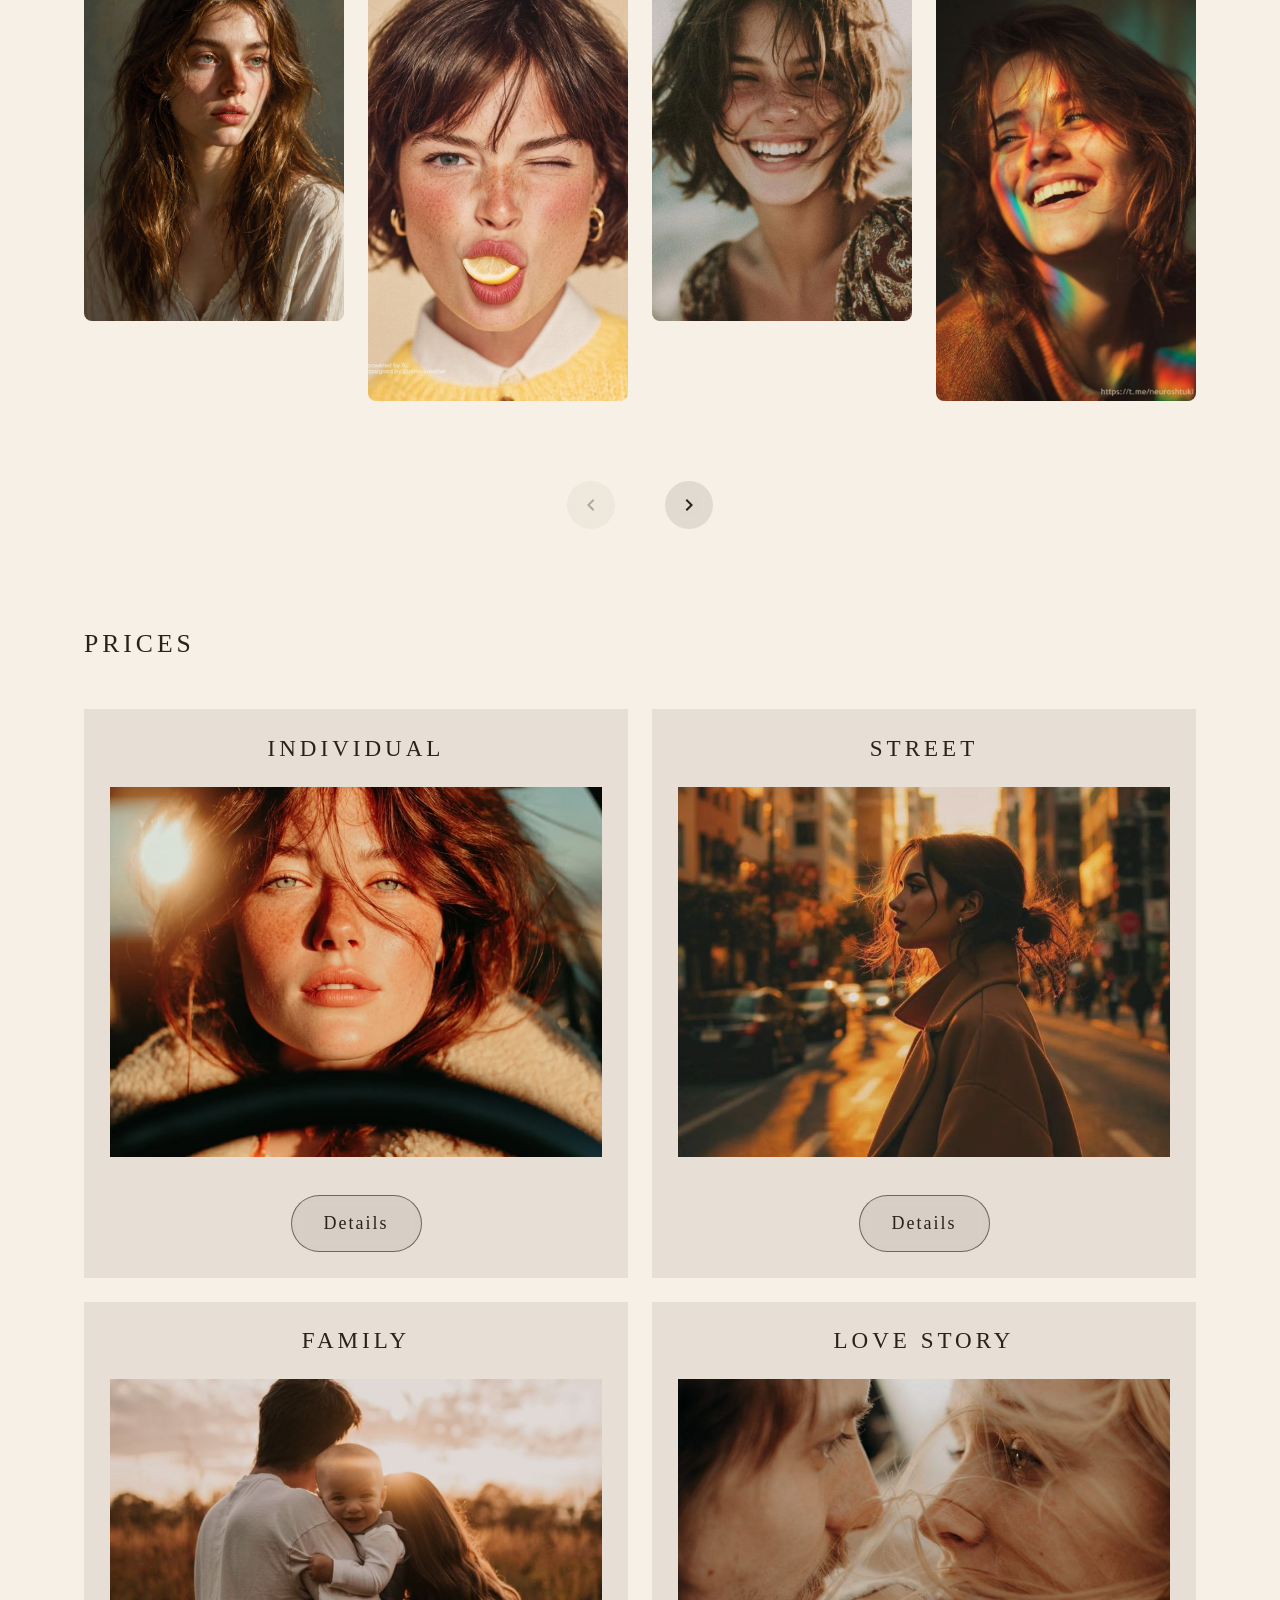
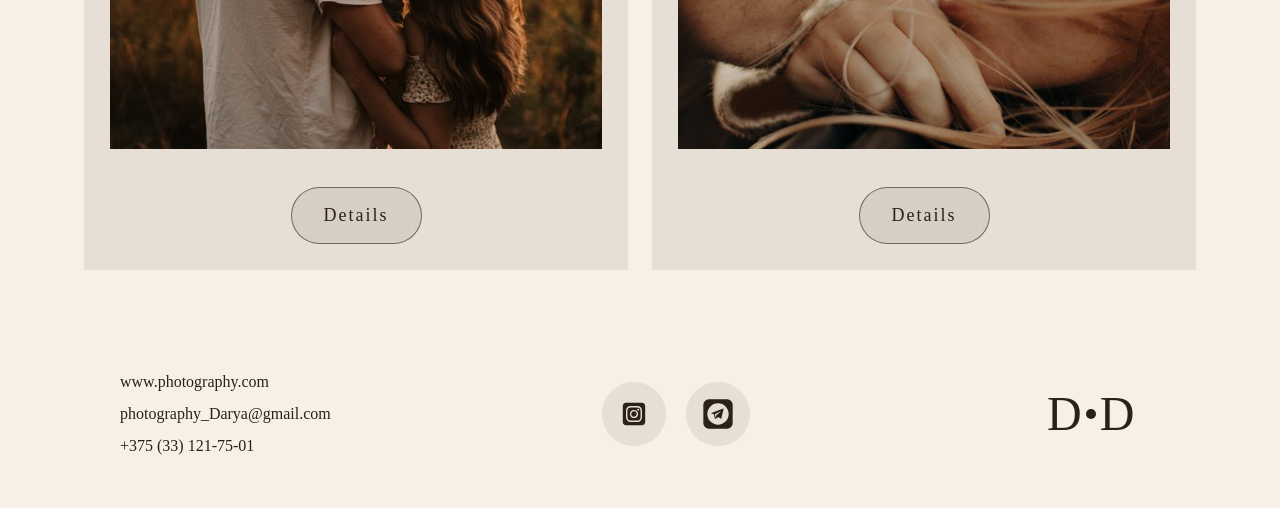
==== commit 2e09e048: "style: center h1 and fix spacing with content" ====
--- a/index.html
+++ b/index.html
@@ -53,7 +53,11 @@
                 
                 <div class="home-content">
                     <h2 class="home-title">Darya Dudkova</h2>
-                    <button class="home-cta" type="button">Let's work together</button>
+                    <button class="home-cta" type="button">
+                        <a href="#contacts">
+                            Let's work together
+                        </a>
+                    </button>
                 </div>
                 <div class="home-socials">
                 <a class="home-social-link" href="#" aria-label="Instagram">
--- a/src/styles/index.css
+++ b/src/styles/index.css
@@ -10,6 +10,8 @@
 @import "gallery-grid.css";
 @import "burger.css";
 @import "modal-prices.css";
+@import "modal-gallery.css";
+@import "lightbox.css";
 
 *,
 *::before,
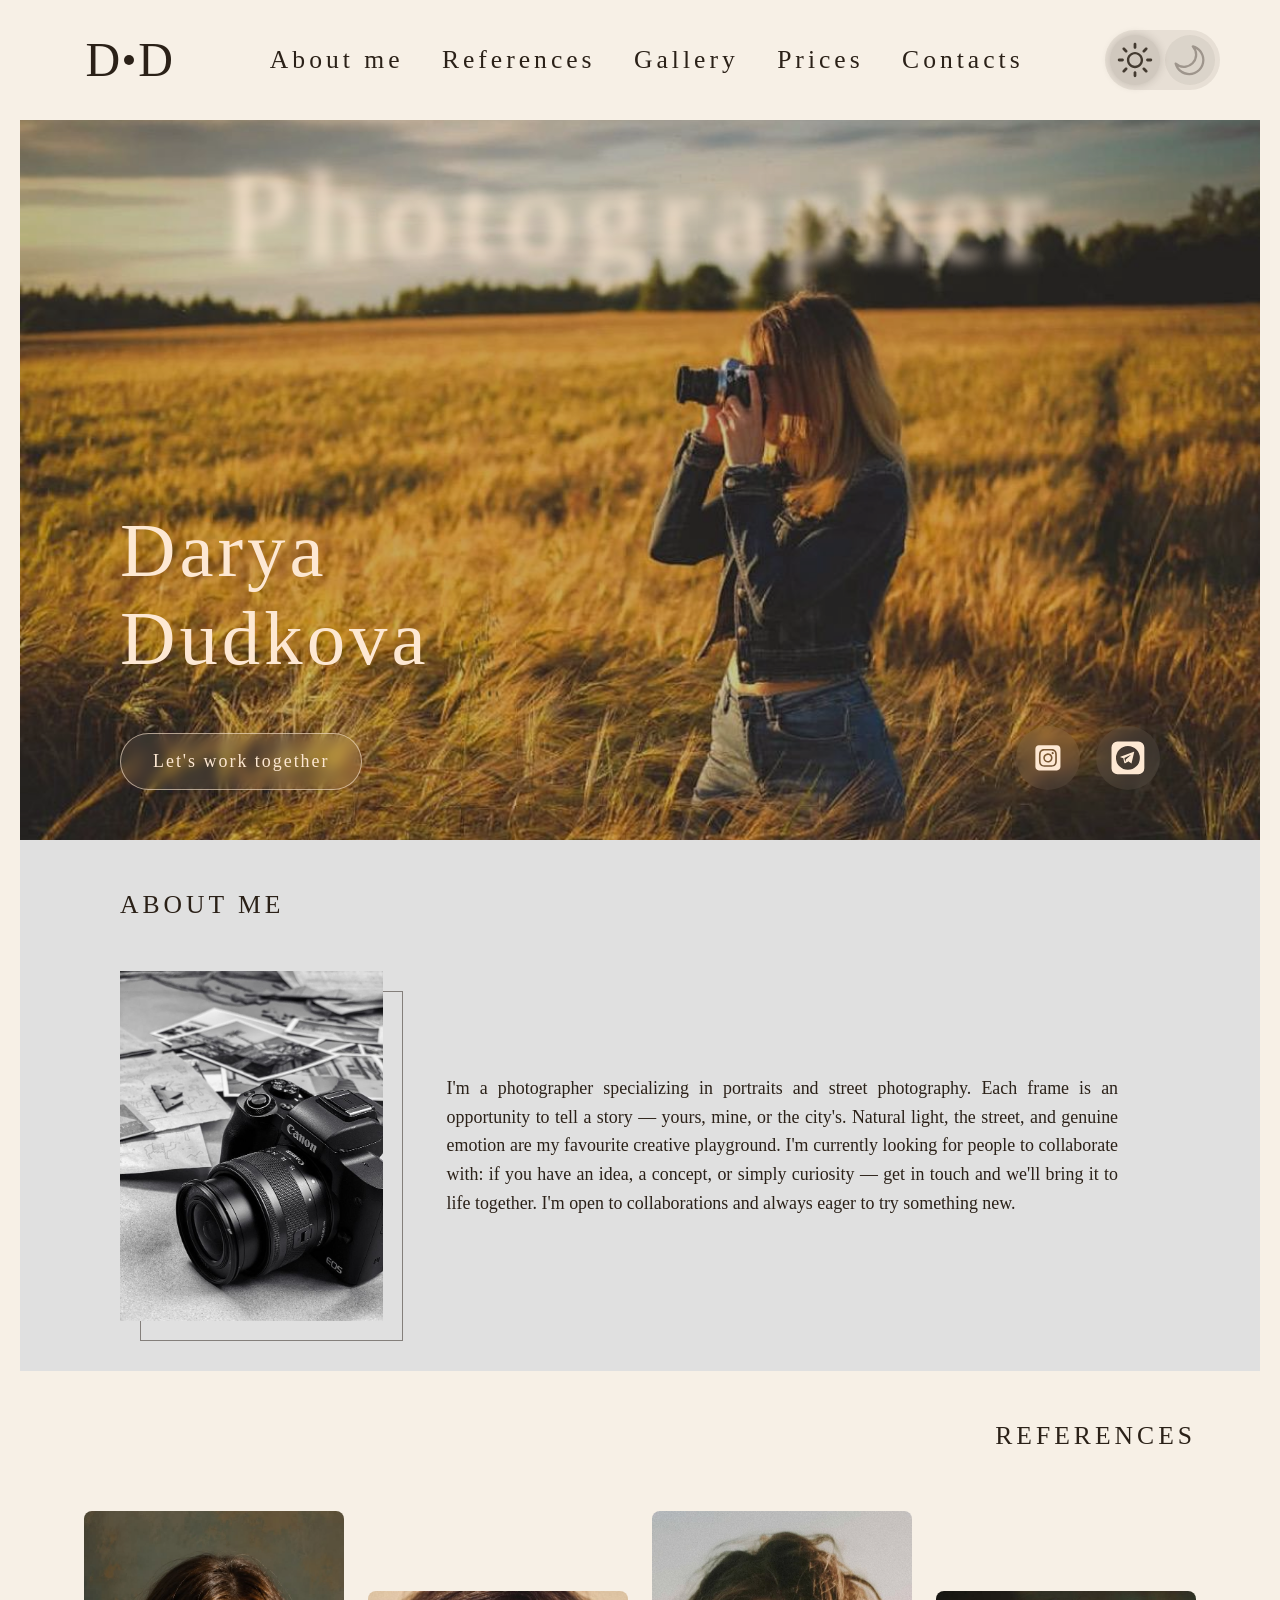
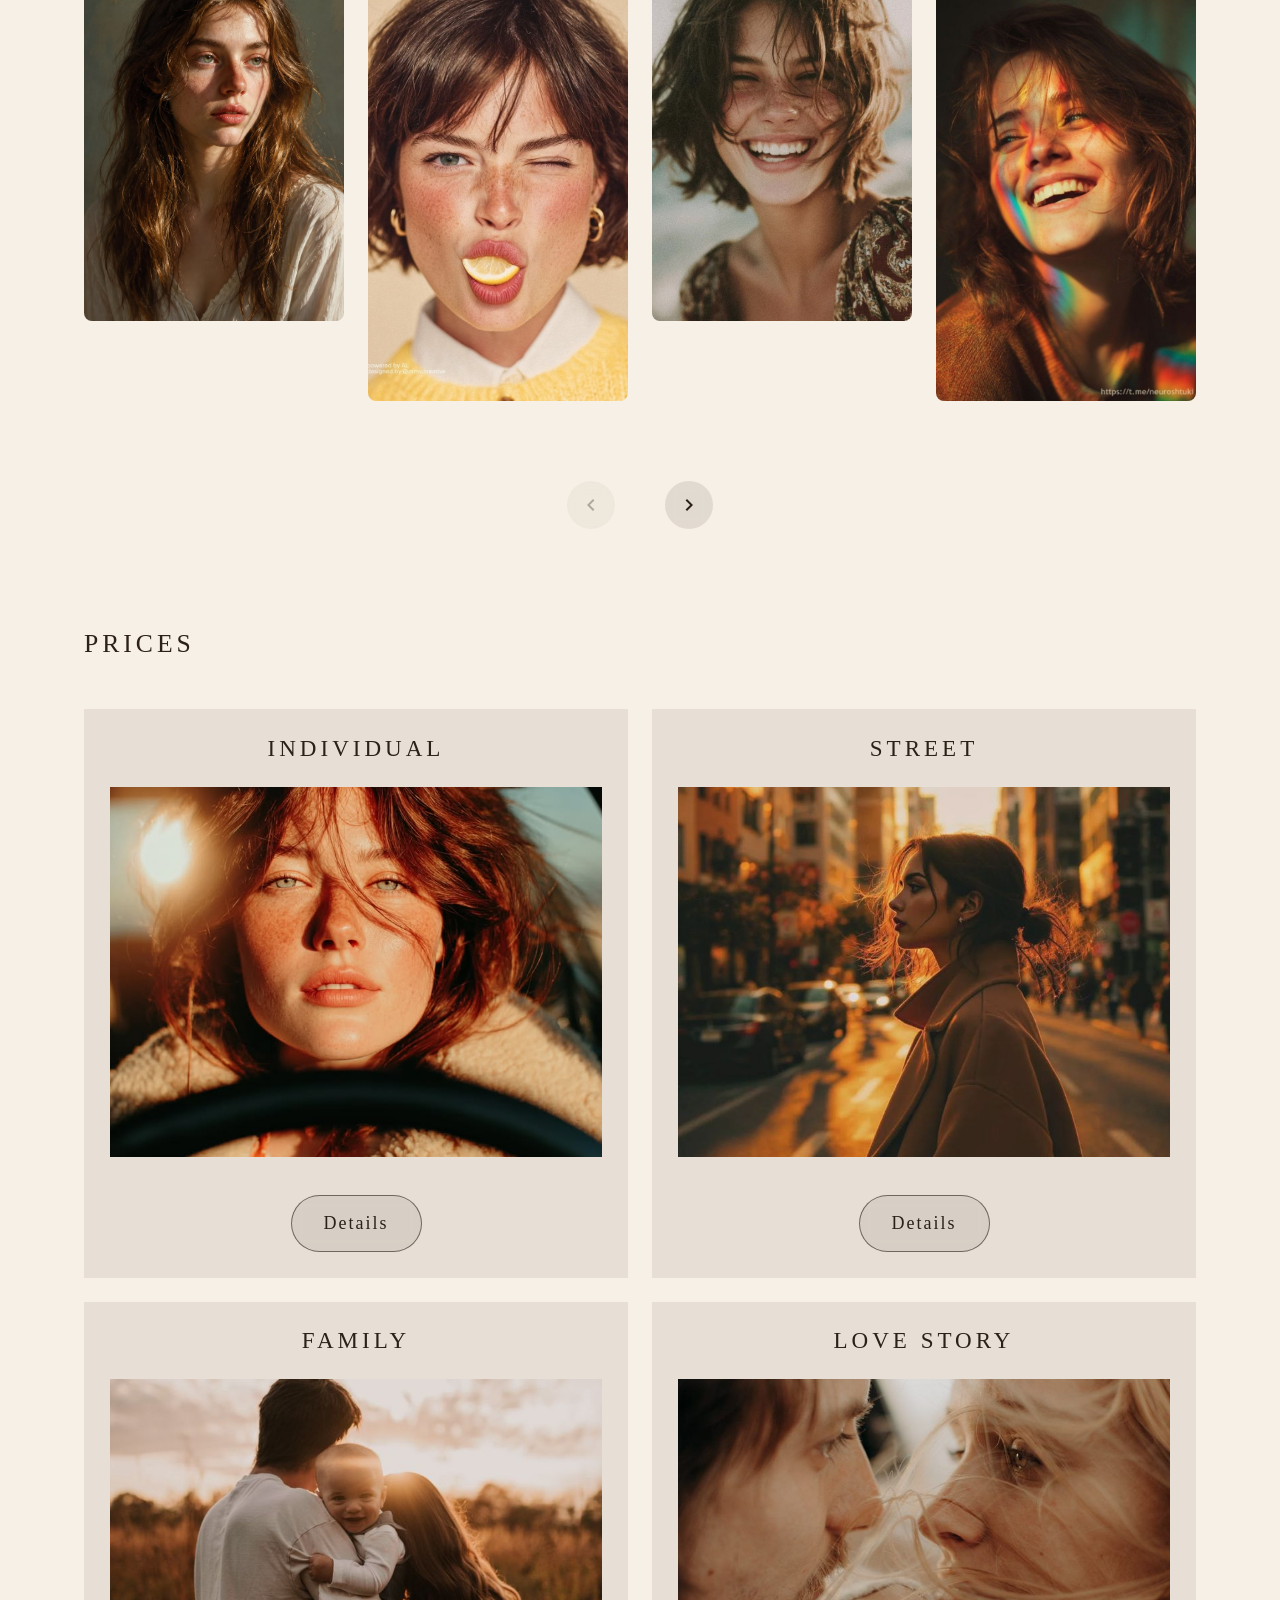
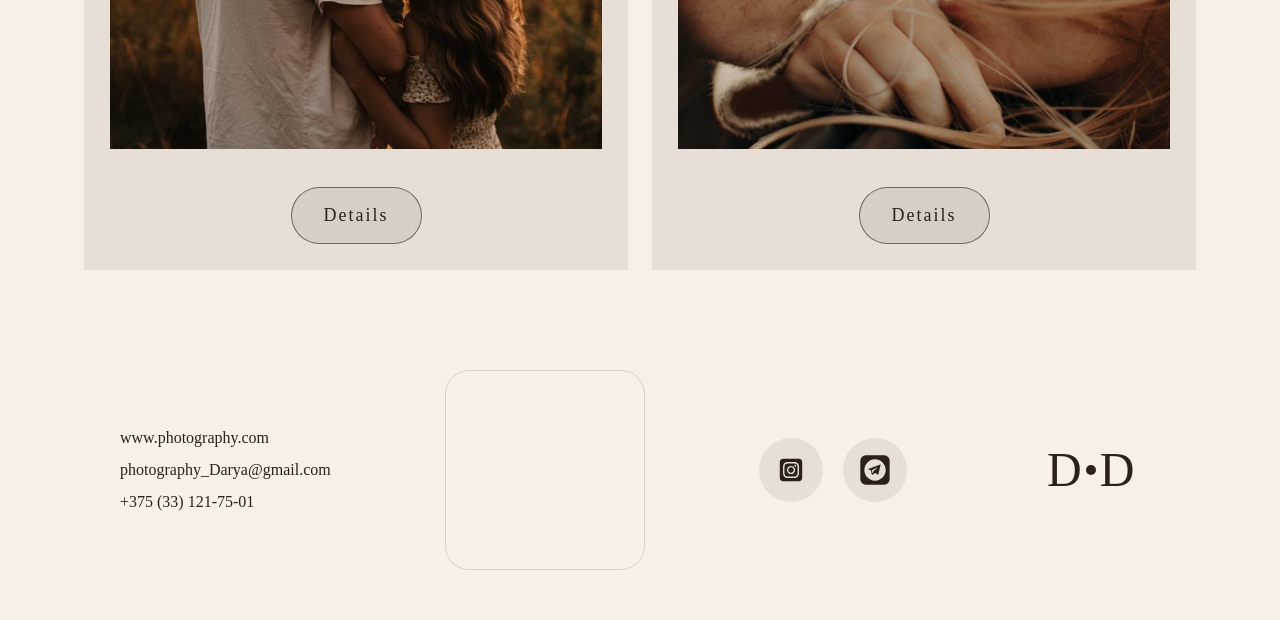
==== commit 92d84558: "feat: add map in footer" ====
--- a/index.html
+++ b/index.html
@@ -159,6 +159,15 @@
             <a href="mailto:photography_Darya@gmail.com">photography_Darya@gmail.com</a>
             <a href="tel:+375331217501">+375 (33) 121-75-01</a>
         </address>
+        <div class="contacts-map-wrap">
+            <iframe
+                class="contacts-map"
+                src="https://www.google.com/maps?q=Minsk&output=embed"
+                loading="lazy"
+                referrerpolicy="no-referrer-when-downgrade"
+                title="Minsk on the map">
+            </iframe>
+        </div>
         <div class="contacts-socials">
             <a class="contacts-social-link" href="#" aria-label="Instagram">
                 <svg class="contacts-social-icon" xmlns="http://www.w3.org/2000/svg" width="1em" height="1em" viewBox="0 0 640 640">
